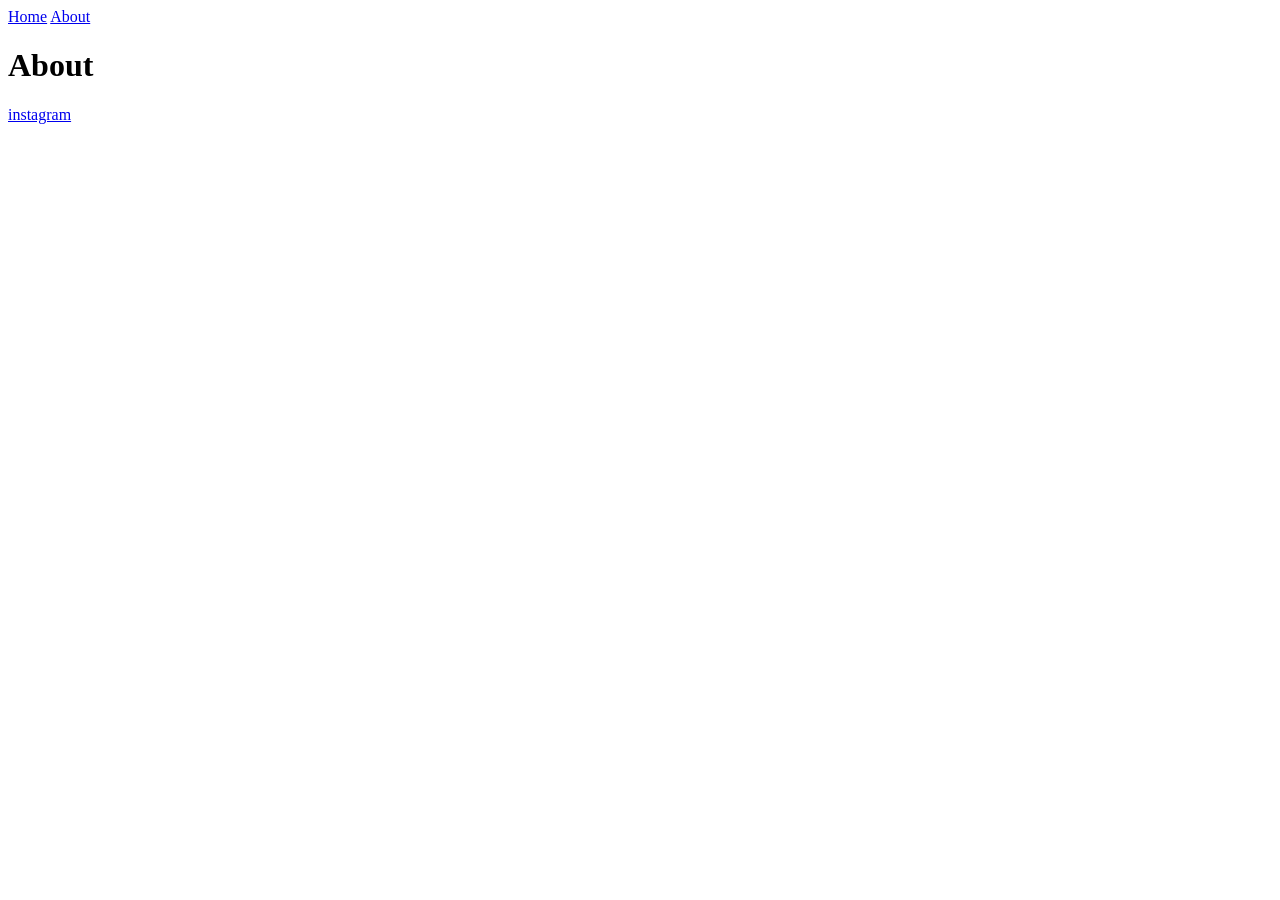
==== about.html @ 11733035 "initial commit" ====
<!DOCTYPE html>
<html lang="en">

<head>
    <meta charset="UTF-8" />
    <meta name="viewport" content="width=device-width, initial-scale=1.0" />
    <title>Home</title>
    <link rel="shortcut icon" href="img/logo.png" type="image/png" />
    <link rel="stylesheet" href="css/main.css" />
</head>

<body>
   <header>
        <nav>
            <a href="index.html">Home</a>
             <a href="about.html">About</a>
        </nav>
   </header>

 <h1>About</h1>

 <a href="https://instagram.com/paulbakaus">instagram</a>
     
</body>

</html>
---- css/main.css ----
h2 {
    color: rgb(247, 0, 255);
}

.about {
    display: flex;
     /* flex-direction: column; */
     /* justify-content: center; */
     align-items: center;

     gap: 2rem; /* 16px */
}
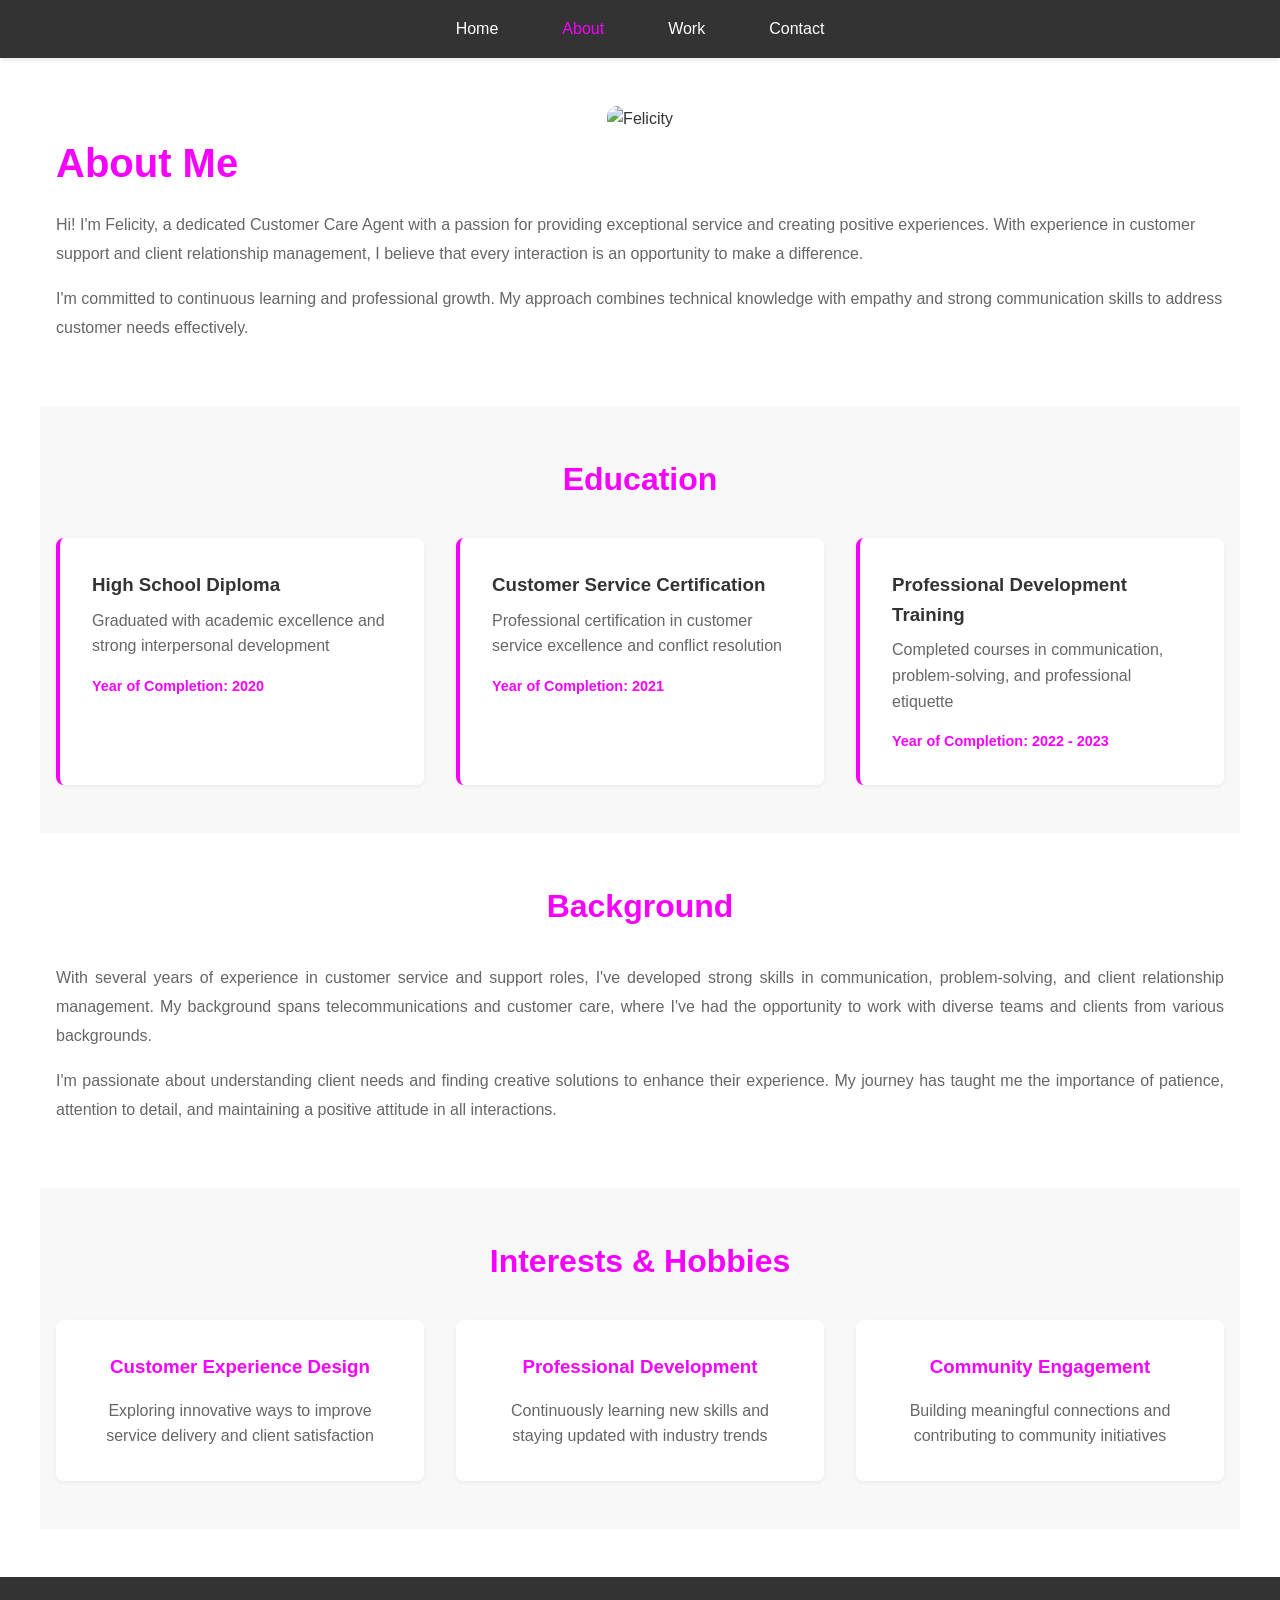
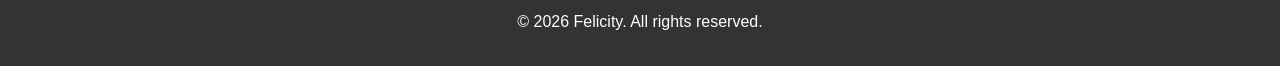
==== commit a787b9b5: "Complete portfolio website with all required pages and responsive design" ====
--- a/about.html
+++ b/about.html
@@ -4,23 +4,88 @@
 <head>
     <meta charset="UTF-8" />
     <meta name="viewport" content="width=device-width, initial-scale=1.0" />
-    <title>Home</title>
+    <title>About - Felicity</title>
     <link rel="shortcut icon" href="img/logo.png" type="image/png" />
     <link rel="stylesheet" href="css/main.css" />
 </head>
 
 <body>
-   <header>
-        <nav>
-            <a href="index.html">Home</a>
-             <a href="about.html">About</a>
+    <header>
+        <nav class="navbar">
+            <ul>
+                <li><a href="index.html">Home</a></li>
+                <li><a href="about.html" class="active">About</a></li>
+                <li><a href="work.html">Work</a></li>
+                <li><a href="contact.html">Contact</a></li>
+            </ul>
         </nav>
-   </header>
+    </header>
 
- <h1>About</h1>
+    <!-- About Me Section -->
+    <section class="about-section">
+        <div class="about-container">
+            <div class="about-image">
+                <img src="img/logo.png" alt="Felicity">
+            </div>
+            <div class="about-content">
+                <h1>About Me</h1>
+                <p>Hi! I'm Felicity, a dedicated Customer Care Agent with a passion for providing exceptional service and creating positive experiences. With experience in customer support and client relationship management, I believe that every interaction is an opportunity to make a difference.</p>
+                <p>I'm committed to continuous learning and professional growth. My approach combines technical knowledge with empathy and strong communication skills to address customer needs effectively.</p>
+            </div>
+        </div>
+    </section>
 
- <a href="https://instagram.com/paulbakaus">instagram</a>
-     
+    <!-- Education Section -->
+    <section class="education">
+        <h2>Education</h2>
+        <div class="education-container">
+            <div class="education-item">
+                <h3>High School Diploma</h3>
+                <p class="education-detail">Graduated with academic excellence and strong interpersonal development</p>
+                <p class="education-year">Year of Completion: 2020</p>
+            </div>
+            <div class="education-item">
+                <h3>Customer Service Certification</h3>
+                <p class="education-detail">Professional certification in customer service excellence and conflict resolution</p>
+                <p class="education-year">Year of Completion: 2021</p>
+            </div>
+            <div class="education-item">
+                <h3>Professional Development Training</h3>
+                <p class="education-detail">Completed courses in communication, problem-solving, and professional etiquette</p>
+                <p class="education-year">Year of Completion: 2022 - 2023</p>
+            </div>
+        </div>
+    </section>
+
+    <!-- Background Section -->
+    <section class="background">
+        <h2>Background</h2>
+        <p>With several years of experience in customer service and support roles, I've developed strong skills in communication, problem-solving, and client relationship management. My background spans telecommunications and customer care, where I've had the opportunity to work with diverse teams and clients from various backgrounds.</p>
+        <p>I'm passionate about understanding client needs and finding creative solutions to enhance their experience. My journey has taught me the importance of patience, attention to detail, and maintaining a positive attitude in all interactions.</p>
+    </section>
+
+    <!-- Interests Section -->
+    <section class="interests">
+        <h2>Interests & Hobbies</h2>
+        <div class="interests-container">
+            <div class="interest-item">
+                <h3>Customer Experience Design</h3>
+                <p>Exploring innovative ways to improve service delivery and client satisfaction</p>
+            </div>
+            <div class="interest-item">
+                <h3>Professional Development</h3>
+                <p>Continuously learning new skills and staying updated with industry trends</p>
+            </div>
+            <div class="interest-item">
+                <h3>Community Engagement</h3>
+                <p>Building meaningful connections and contributing to community initiatives</p>
+            </div>
+        </div>
+    </section>
+
+    <footer>
+        <p>&copy; 2026 Felicity. All rights reserved.</p>
+    </footer>
 </body>
 
 </html>
--- a/css/main.css
+++ b/css/main.css
@@ -1,12 +1,854 @@
+* {
+    margin: 0;
+    padding: 0;
+    box-sizing: border-box;
+}
+
+:root {
+    --primary-color: #f700ff;
+    --secondary-color: #333;
+    --text-color: #333;
+    --light-bg: #f8f8f8;
+    --border-color: #ddd;
+    --white: #fff;
+}
+
+body {
+    font-family: 'Segoe UI', Tahoma, Geneva, Verdana, sans-serif;
+    line-height: 1.6;
+    color: var(--text-color);
+    background-color: var(--white);
+}
+
+/* ===== HEADER & NAVIGATION ===== */
+header {
+    background-color: var(--secondary-color);
+    padding: 1rem 0;
+    position: sticky;
+    top: 0;
+    z-index: 100;
+    box-shadow: 0 2px 5px rgba(0, 0, 0, 0.1);
+}
+
+nav.navbar ul {
+    list-style: none;
+    display: flex;
+    justify-content: center;
+    gap: 2rem;
+    flex-wrap: wrap;
+    max-width: 1200px;
+    margin: 0 auto;
+    padding: 0 1rem;
+}
+
+nav.navbar a {
+    color: var(--white);
+    text-decoration: none;
+    font-weight: 500;
+    transition: color 0.3s ease;
+    padding: 0.5rem 1rem;
+    border-radius: 4px;
+}
+
+nav.navbar a:hover,
+nav.navbar a.active {
+    color: var(--primary-color);
+}
+
+/* ===== FOOTER ===== */
+footer {
+    background-color: var(--secondary-color);
+    color: var(--white);
+    text-align: center;
+    padding: 2rem;
+    margin-top: 3rem;
+}
+
+/* ===== SECTIONS ===== */
+section {
+    max-width: 1200px;
+    margin: 0 auto;
+    padding: 3rem 1rem;
+}
+
+h1 {
+    color: var(--primary-color);
+    font-size: 2.5rem;
+    margin-bottom: 1rem;
+}
+
 h2 {
-    color: rgb(247, 0, 255);
-}
-
-.about {
+    color: var(--primary-color);
+    font-size: 2rem;
+    margin-bottom: 2rem;
+    text-align: center;
+}
+
+h3 {
+    color: var(--secondary-color);
+    margin-bottom: 0.5rem;
+}
+
+/* ===== HOME PAGE ===== */
+.hero {
     display: flex;
-     /* flex-direction: column; */
-     /* justify-content: center; */
-     align-items: center;
-
-     gap: 2rem; /* 16px */
-}
+    align-items: center;
+    gap: 3rem;
+    padding: 4rem 1rem;
+}
+
+.hero-content {
+    flex: 1;
+}
+
+.hero-content h1 {
+    font-size: 3rem;
+    margin-bottom: 0.5rem;
+}
+
+.tagline {
+    font-size: 1.3rem;
+    color: var(--primary-color);
+    font-weight: 600;
+    margin-bottom: 1rem;
+}
+
+.intro-text {
+    font-size: 1rem;
+    color: #666;
+    margin-bottom: 2rem;
+    line-height: 1.8;
+}
+
+.hero-image {
+    flex: 1;
+    text-align: center;
+}
+
+.hero-image img {
+    max-width: 100%;
+    height: auto;
+    border-radius: 10px;
+    max-height: 400px;
+}
+
+.cta-button {
+    display: inline-block;
+    background-color: var(--primary-color);
+    color: var(--white);
+    padding: 0.8rem 2rem;
+    border-radius: 5px;
+    text-decoration: none;
+    font-weight: 600;
+    transition: background-color 0.3s ease, transform 0.3s ease;
+}
+
+.cta-button:hover {
+    background-color: #e600e6;
+    transform: translateY(-2px);
+}
+
+/* ===== ROLES SECTION ===== */
+.roles {
+    background-color: var(--light-bg);
+    padding: 3rem 1rem;
+}
+
+.roles-container {
+    display: grid;
+    grid-template-columns: repeat(auto-fit, minmax(250px, 1fr));
+    gap: 2rem;
+}
+
+.role-card {
+    background-color: var(--white);
+    padding: 2rem;
+    border-radius: 8px;
+    border-left: 4px solid var(--primary-color);
+    box-shadow: 0 2px 5px rgba(0, 0, 0, 0.05);
+    transition: transform 0.3s ease, box-shadow 0.3s ease;
+}
+
+.role-card:hover {
+    transform: translateY(-5px);
+    box-shadow: 0 5px 15px rgba(0, 0, 0, 0.1);
+}
+
+/* ===== EXPERIENCE SECTION ===== */
+.experience-container {
+    display: grid;
+    grid-template-columns: repeat(auto-fit, minmax(250px, 1fr));
+    gap: 2rem;
+}
+
+.job {
+    background-color: var(--light-bg);
+    padding: 2rem;
+    border-radius: 8px;
+    border-top: 3px solid var(--primary-color);
+    transition: transform 0.3s ease;
+}
+
+.job:hover {
+    transform: translateY(-5px);
+}
+
+.job-title {
+    color: var(--primary-color);
+    font-weight: 600;
+    margin-bottom: 0.5rem;
+}
+
+.job-description {
+    color: #666;
+}
+
+/* ===== SKILLS SECTION ===== */
+.skills {
+    background-color: var(--light-bg);
+    padding: 3rem 1rem;
+}
+
+.skills-container {
+    display: grid;
+    grid-template-columns: repeat(auto-fit, minmax(250px, 1fr));
+    gap: 2rem;
+}
+
+.skill-category {
+    background-color: var(--white);
+    padding: 2rem;
+    border-radius: 8px;
+    box-shadow: 0 2px 5px rgba(0, 0, 0, 0.05);
+}
+
+.skill-category h3 {
+    color: var(--primary-color);
+    margin-bottom: 1rem;
+    border-bottom: 2px solid var(--primary-color);
+    padding-bottom: 0.5rem;
+}
+
+.skill-category ul {
+    list-style: none;
+}
+
+.skill-category li {
+    padding: 0.5rem 0;
+    padding-left: 1.5rem;
+    position: relative;
+    color: #666;
+}
+
+.skill-category li:before {
+    content: "✓";
+    position: absolute;
+    left: 0;
+    color: var(--primary-color);
+    font-weight: bold;
+}
+
+/* ===== ACHIEVEMENTS SECTION ===== */
+.achievements-container {
+    display: grid;
+    grid-template-columns: repeat(auto-fit, minmax(250px, 1fr));
+    gap: 2rem;
+}
+
+.achievement {
+    background-color: var(--white);
+    padding: 2rem;
+    border-radius: 8px;
+    border-left: 4px solid var(--primary-color);
+    box-shadow: 0 2px 5px rgba(0, 0, 0, 0.05);
+}
+
+.achievement h3 {
+    color: var(--secondary-color);
+    margin-bottom: 1rem;
+}
+
+.achievement p {
+    color: #666;
+}
+
+/* ===== ABOUT PAGE ===== */
+.about-section {
+    display: flex;
+    align-items: center;
+    gap: 3rem;
+    padding: 3rem 1rem;
+}
+
+.about-image {
+    flex: 1;
+    text-align: center;
+}
+
+.about-image img {
+    max-width: 100%;
+    height: auto;
+    border-radius: 10px;
+    max-height: 350px;
+}
+
+.about-content {
+    flex: 1;
+}
+
+.about-content h1 {
+    font-size: 2.5rem;
+}
+
+.about-content p {
+    color: #666;
+    margin-bottom: 1rem;
+    line-height: 1.8;
+}
+
+.education {
+    background-color: var(--light-bg);
+    padding: 3rem 1rem;
+}
+
+.education-container {
+    display: grid;
+    grid-template-columns: repeat(auto-fit, minmax(280px, 1fr));
+    gap: 2rem;
+}
+
+.education-item {
+    background-color: var(--white);
+    padding: 2rem;
+    border-radius: 8px;
+    border-left: 4px solid var(--primary-color);
+    box-shadow: 0 2px 5px rgba(0, 0, 0, 0.05);
+}
+
+.education-detail {
+    color: #666;
+    margin: 0.5rem 0;
+}
+
+.education-year {
+    color: var(--primary-color);
+    font-weight: 600;
+    font-size: 0.9rem;
+    margin-top: 1rem;
+}
+
+.background {
+    padding: 3rem 1rem;
+}
+
+.background p {
+    color: #666;
+    margin-bottom: 1rem;
+    line-height: 1.8;
+    text-align: justify;
+}
+
+.interests {
+    background-color: var(--light-bg);
+    padding: 3rem 1rem;
+}
+
+.interests-container {
+    display: grid;
+    grid-template-columns: repeat(auto-fit, minmax(250px, 1fr));
+    gap: 2rem;
+}
+
+.interest-item {
+    background-color: var(--white);
+    padding: 2rem;
+    border-radius: 8px;
+    text-align: center;
+    box-shadow: 0 2px 5px rgba(0, 0, 0, 0.05);
+    transition: transform 0.3s ease;
+}
+
+.interest-item:hover {
+    transform: translateY(-5px);
+}
+
+.interest-item h3 {
+    color: var(--primary-color);
+    margin-bottom: 1rem;
+}
+
+.interest-item p {
+    color: #666;
+}
+
+/* ===== WORK PAGE ===== */
+.projects {
+    padding: 3rem 1rem;
+}
+
+.section-intro {
+    text-align: center;
+    color: #666;
+    font-size: 1.1rem;
+    margin-bottom: 3rem;
+    max-width: 600px;
+    margin-left: auto;
+    margin-right: auto;
+}
+
+.projects-container {
+    display: grid;
+    grid-template-columns: repeat(auto-fit, minmax(300px, 1fr));
+    gap: 2rem;
+}
+
+.project-card {
+    background-color: var(--light-bg);
+    border-radius: 8px;
+    overflow: hidden;
+    box-shadow: 0 2px 8px rgba(0, 0, 0, 0.1);
+    transition: transform 0.3s ease, box-shadow 0.3s ease;
+}
+
+.project-card:hover {
+    transform: translateY(-8px);
+    box-shadow: 0 5px 20px rgba(0, 0, 0, 0.15);
+}
+
+.project-header {
+    background-color: var(--primary-color);
+    color: var(--white);
+    padding: 1.5rem;
+    display: flex;
+    justify-content: space-between;
+    align-items: center;
+}
+
+.project-header h2 {
+    margin: 0;
+    font-size: 1.3rem;
+    color: var(--white);
+}
+
+.project-date {
+    background-color: rgba(255, 255, 255, 0.2);
+    padding: 0.3rem 0.8rem;
+    border-radius: 20px;
+    font-size: 0.85rem;
+    white-space: nowrap;
+}
+
+.project-body {
+    padding: 2rem;
+}
+
+.project-description {
+    color: #666;
+    margin-bottom: 1.5rem;
+    line-height: 1.8;
+}
+
+.project-details {
+    display: grid;
+    grid-template-columns: 1fr 1fr;
+    gap: 1.5rem;
+    margin-bottom: 1.5rem;
+}
+
+.project-details h4 {
+    color: var(--primary-color);
+    font-size: 0.95rem;
+    margin-bottom: 0.8rem;
+    text-transform: uppercase;
+    letter-spacing: 0.5px;
+}
+
+.project-details ul {
+    list-style: none;
+}
+
+.project-details li {
+    color: #666;
+    padding: 0.4rem 0;
+    padding-left: 1rem;
+    position: relative;
+}
+
+.project-details li:before {
+    content: "•";
+    position: absolute;
+    left: 0;
+    color: var(--primary-color);
+    font-weight: bold;
+}
+
+.project-links {
+    padding-top: 1rem;
+    border-top: 1px solid var(--border-color);
+}
+
+.project-links p {
+    color: #666;
+    margin: 0.5rem 0;
+}
+
+.project-links a {
+    color: var(--primary-color);
+    text-decoration: none;
+    font-weight: 600;
+}
+
+.project-links a:hover {
+    text-decoration: underline;
+}
+
+/* ===== CONTACT PAGE ===== */
+.contact-header {
+    text-align: center;
+    padding: 3rem 1rem;
+    background-color: var(--light-bg);
+}
+
+.contact-header h1 {
+    margin-bottom: 0.5rem;
+}
+
+.contact-header p {
+    color: #666;
+    font-size: 1.1rem;
+}
+
+.contact-section {
+    padding: 3rem 1rem;
+}
+
+.contact-container {
+    display: grid;
+    grid-template-columns: 1fr 1fr;
+    gap: 3rem;
+    max-width: 1000px;
+    margin: 0 auto;
+}
+
+.contact-info {
+    background-color: var(--light-bg);
+    padding: 2rem;
+    border-radius: 8px;
+}
+
+.contact-info h2 {
+    text-align: left;
+    font-size: 1.5rem;
+    margin-top: 0;
+    margin-bottom: 1.5rem;
+}
+
+.info-item {
+    margin-bottom: 2rem;
+}
+
+.info-item h3 {
+    color: var(--primary-color);
+    margin-bottom: 0.5rem;
+}
+
+.info-item p {
+    color: #666;
+}
+
+.info-item a {
+    color: var(--primary-color);
+    text-decoration: none;
+    font-weight: 600;
+}
+
+.info-item a:hover {
+    text-decoration: underline;
+}
+
+.social-links {
+    display: flex;
+    flex-direction: column;
+    gap: 0.5rem;
+    margin-top: 1rem;
+}
+
+.social-link {
+    display: inline-block;
+    background-color: var(--primary-color);
+    color: var(--white);
+    padding: 0.6rem 1.2rem;
+    border-radius: 5px;
+    text-decoration: none;
+    font-weight: 600;
+    transition: background-color 0.3s ease;
+    text-align: center;
+}
+
+.social-link:hover {
+    background-color: #e600e6;
+}
+
+.contact-form-container {
+    background-color: var(--light-bg);
+    padding: 2rem;
+    border-radius: 8px;
+}
+
+.contact-form-container h2 {
+    text-align: left;
+    font-size: 1.5rem;
+    margin-top: 0;
+}
+
+.contact-form {
+    display: flex;
+    flex-direction: column;
+    gap: 1.5rem;
+}
+
+.form-group {
+    display: flex;
+    flex-direction: column;
+}
+
+.form-group label {
+    color: var(--secondary-color);
+    font-weight: 600;
+    margin-bottom: 0.5rem;
+}
+
+.form-group input,
+.form-group textarea {
+    padding: 0.8rem;
+    border: 1px solid var(--border-color);
+    border-radius: 5px;
+    font-family: inherit;
+    font-size: 1rem;
+    transition: border-color 0.3s ease;
+}
+
+.form-group input:focus,
+.form-group textarea:focus {
+    outline: none;
+    border-color: var(--primary-color);
+    box-shadow: 0 0 5px rgba(247, 0, 255, 0.3);
+}
+
+.submit-btn {
+    background-color: var(--primary-color);
+    color: var(--white);
+    padding: 0.8rem 2rem;
+    border: none;
+    border-radius: 5px;
+    font-weight: 600;
+    cursor: pointer;
+    transition: background-color 0.3s ease, transform 0.3s ease;
+    font-size: 1rem;
+}
+
+.submit-btn:hover {
+    background-color: #e600e6;
+    transform: translateY(-2px);
+}
+
+.form-message {
+    padding: 1rem;
+    border-radius: 5px;
+    text-align: center;
+    font-weight: 600;
+}
+
+.form-message.success {
+    background-color: #d4edda;
+    color: #155724;
+    border: 1px solid #c3e6cb;
+}
+
+/* ===== RESPONSIVE DESIGN ===== */
+/* Tablets (768px and up) */
+@media (max-width: 768px) {
+    h1 {
+        font-size: 2rem;
+    }
+
+    h2 {
+        font-size: 1.5rem;
+    }
+
+    .hero,
+    .about-section {
+        flex-direction: column;
+        gap: 2rem;
+        padding: 2rem 1rem;
+    }
+
+    .hero-content h1 {
+        font-size: 2rem;
+    }
+
+    .tagline {
+        font-size: 1.1rem;
+    }
+
+    nav.navbar ul {
+        gap: 1rem;
+    }
+
+    .contact-container {
+        grid-template-columns: 1fr;
+        gap: 2rem;
+    }
+
+    .project-details {
+        grid-template-columns: 1fr;
+    }
+
+    .project-header {
+        flex-direction: column;
+        align-items: flex-start;
+    }
+
+    .project-date {
+        margin-top: 0.5rem;
+    }
+}
+
+/* Mobile (640px and down) */
+@media (max-width: 640px) {
+    section {
+        padding: 2rem 1rem;
+    }
+
+    h1 {
+        font-size: 1.5rem;
+    }
+
+    h2 {
+        font-size: 1.2rem;
+    }
+
+    h3 {
+        font-size: 1rem;
+    }
+
+    .hero-content h1 {
+        font-size: 1.5rem;
+    }
+
+    .tagline {
+        font-size: 1rem;
+    }
+
+    .intro-text {
+        font-size: 0.95rem;
+    }
+
+    nav.navbar ul {
+        flex-direction: column;
+        gap: 0.5rem;
+        align-items: center;
+    }
+
+    nav.navbar a {
+        padding: 0.4rem 0.8rem;
+        font-size: 0.9rem;
+    }
+
+    .roles-container,
+    .skills-container,
+    .achievements-container,
+    .education-container,
+    .interests-container,
+    .projects-container {
+        grid-template-columns: 1fr;
+    }
+
+    .experience-container {
+        grid-template-columns: 1fr;
+    }
+
+    .job {
+        padding: 1.5rem;
+    }
+
+    .role-card,
+    .skill-category,
+    .achievement,
+    .education-item,
+    .interest-item,
+    .project-card {
+        padding: 1.5rem;
+    }
+
+    .about-image img,
+    .hero-image img {
+        max-height: 250px;
+    }
+
+    footer {
+        padding: 1.5rem 1rem;
+        font-size: 0.9rem;
+    }
+
+    .contact-info,
+    .contact-form-container {
+        padding: 1.5rem;
+    }
+
+    .social-links {
+        flex-direction: row;
+        flex-wrap: wrap;
+        gap: 0.5rem;
+    }
+
+    .social-link {
+        flex: 1;
+        min-width: 100px;
+        font-size: 0.9rem;
+        padding: 0.5rem;
+    }
+
+    .form-group input,
+    .form-group textarea {
+        font-size: 16px;
+    }
+}
+
+/* Extra small devices (480px and down) */
+@media (max-width: 480px) {
+    section {
+        padding: 1.5rem 0.75rem;
+    }
+
+    h1 {
+        font-size: 1.3rem;
+    }
+
+    h2 {
+        font-size: 1rem;
+    }
+
+    nav.navbar ul {
+        gap: 0.25rem;
+    }
+
+    nav.navbar a {
+        padding: 0.3rem 0.5rem;
+        font-size: 0.8rem;
+    }
+
+    header {
+        padding: 0.5rem 0;
+    }
+
+    .cta-button {
+        padding: 0.6rem 1.2rem;
+        font-size: 0.9rem;
+    }
+
+    .hero-image img,
+    .about-image img {
+        max-height: 200px;
+    }
+}
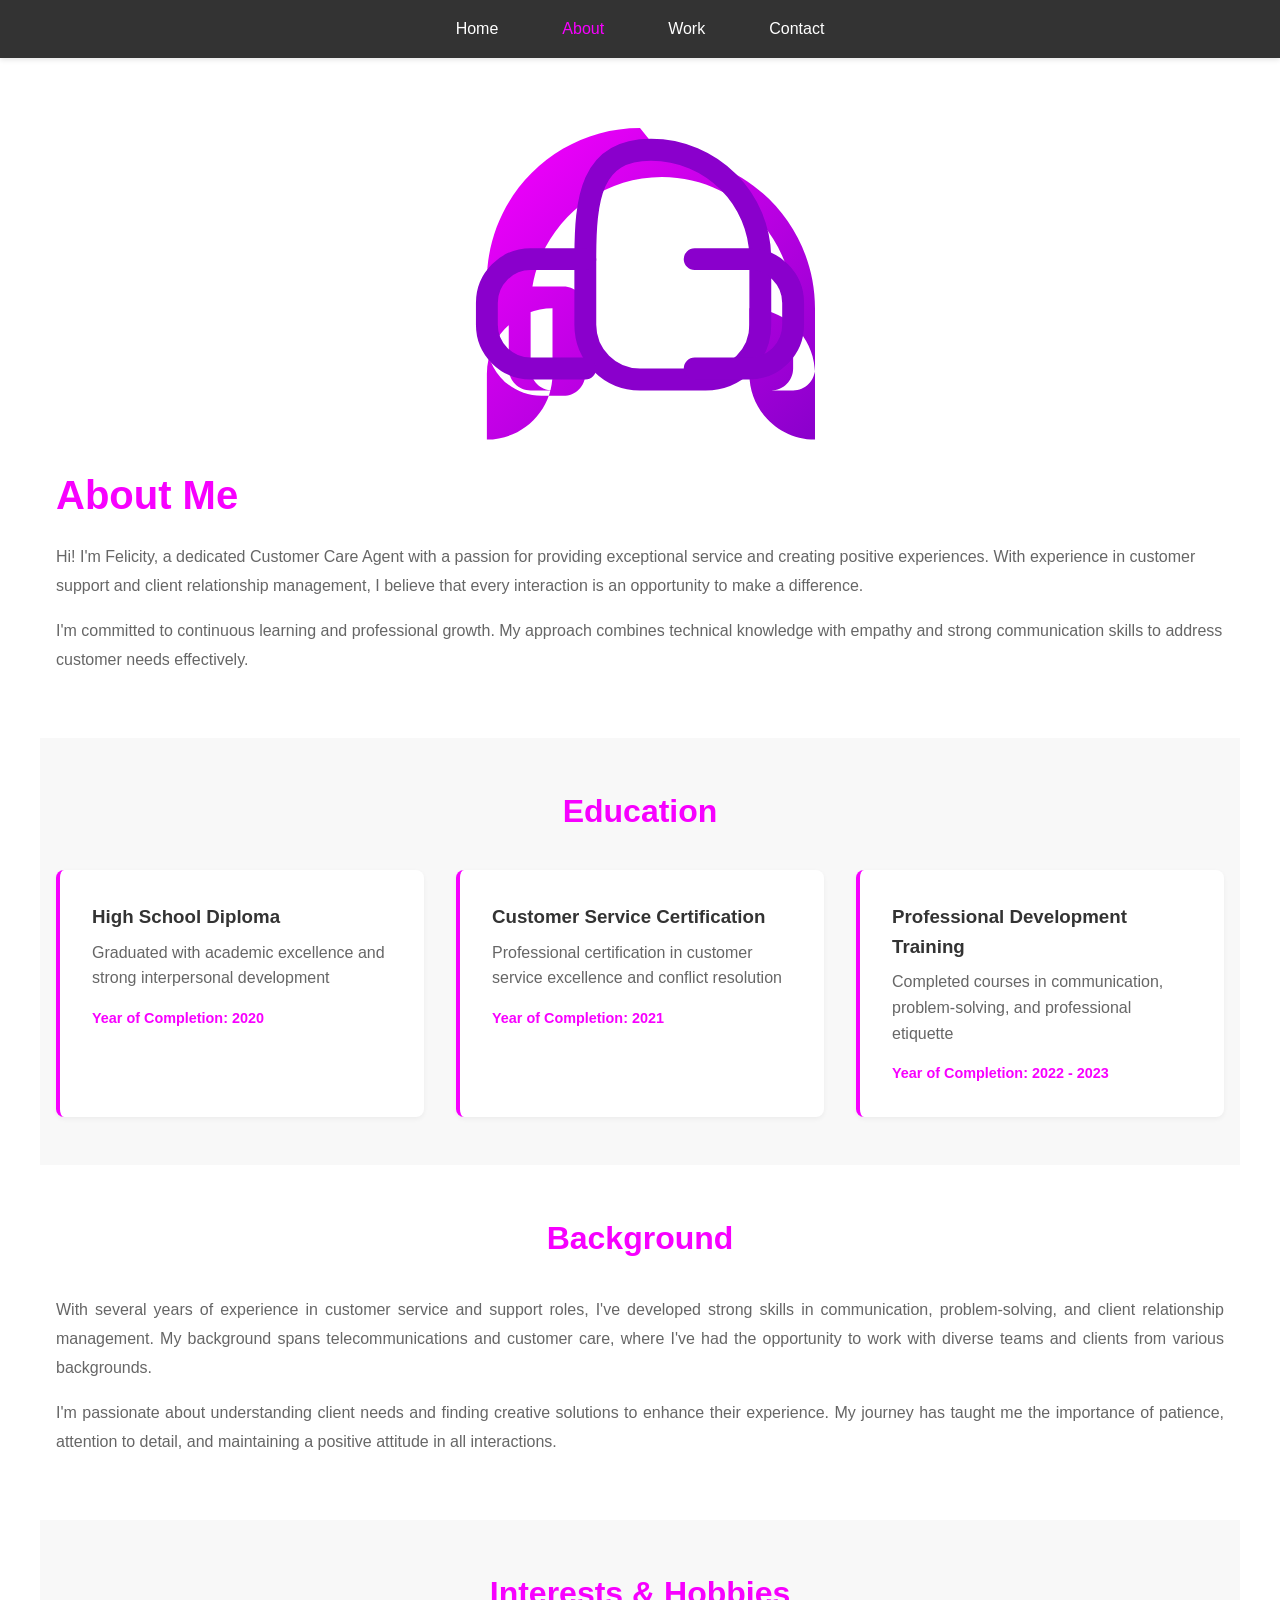
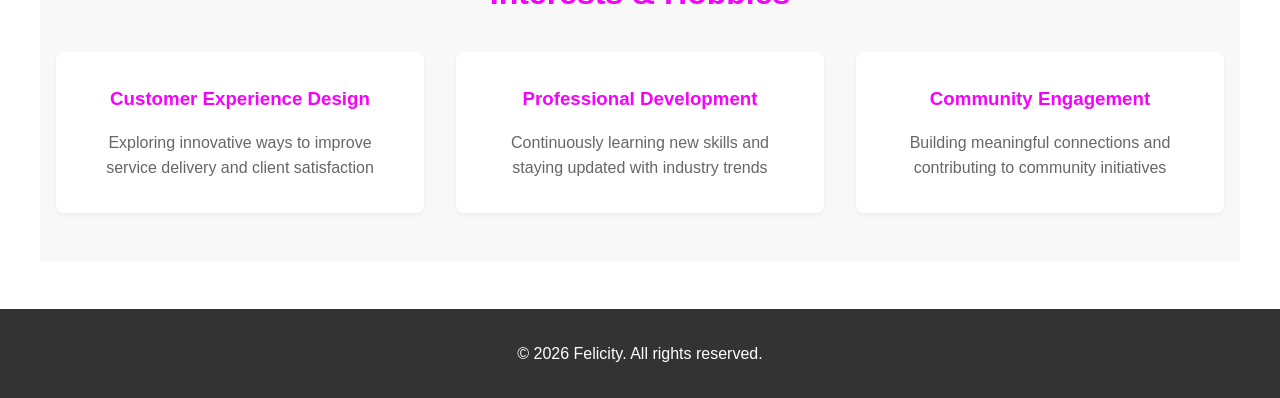
==== commit f6128514: "Add headset image and update page image references" ====
--- a/about.html
+++ b/about.html
@@ -5,7 +5,7 @@
     <meta charset="UTF-8" />
     <meta name="viewport" content="width=device-width, initial-scale=1.0" />
     <title>About - Felicity</title>
-    <link rel="shortcut icon" href="img/logo.png" type="image/png" />
+    <link rel="shortcut icon" href="img/headset.svg" type="image/svg+xml" />
     <link rel="stylesheet" href="css/main.css" />
 </head>
 
@@ -25,7 +25,7 @@
     <section class="about-section">
         <div class="about-container">
             <div class="about-image">
-                <img src="img/logo.png" alt="Felicity">
+                <img src="img/headset.svg" alt="Headset illustration">
             </div>
             <div class="about-content">
                 <h1>About Me</h1>
--- a/css/main.css
+++ b/css/main.css
@@ -381,290 +381,6 @@
     color: #666;
 }
 
-/* ===== WORK PAGE ===== */
-.projects {
-    padding: 3rem 1rem;
-}
-
-.section-intro {
-    text-align: center;
-    color: #666;
-    font-size: 1.1rem;
-    margin-bottom: 3rem;
-    max-width: 600px;
-    margin-left: auto;
-    margin-right: auto;
-}
-
-.projects-container {
-    display: grid;
-    grid-template-columns: repeat(auto-fit, minmax(300px, 1fr));
-    gap: 2rem;
-}
-
-.project-card {
-    background-color: var(--light-bg);
-    border-radius: 8px;
-    overflow: hidden;
-    box-shadow: 0 2px 8px rgba(0, 0, 0, 0.1);
-    transition: transform 0.3s ease, box-shadow 0.3s ease;
-}
-
-.project-card:hover {
-    transform: translateY(-8px);
-    box-shadow: 0 5px 20px rgba(0, 0, 0, 0.15);
-}
-
-.project-header {
-    background-color: var(--primary-color);
-    color: var(--white);
-    padding: 1.5rem;
-    display: flex;
-    justify-content: space-between;
-    align-items: center;
-}
-
-.project-header h2 {
-    margin: 0;
-    font-size: 1.3rem;
-    color: var(--white);
-}
-
-.project-date {
-    background-color: rgba(255, 255, 255, 0.2);
-    padding: 0.3rem 0.8rem;
-    border-radius: 20px;
-    font-size: 0.85rem;
-    white-space: nowrap;
-}
-
-.project-body {
-    padding: 2rem;
-}
-
-.project-description {
-    color: #666;
-    margin-bottom: 1.5rem;
-    line-height: 1.8;
-}
-
-.project-details {
-    display: grid;
-    grid-template-columns: 1fr 1fr;
-    gap: 1.5rem;
-    margin-bottom: 1.5rem;
-}
-
-.project-details h4 {
-    color: var(--primary-color);
-    font-size: 0.95rem;
-    margin-bottom: 0.8rem;
-    text-transform: uppercase;
-    letter-spacing: 0.5px;
-}
-
-.project-details ul {
-    list-style: none;
-}
-
-.project-details li {
-    color: #666;
-    padding: 0.4rem 0;
-    padding-left: 1rem;
-    position: relative;
-}
-
-.project-details li:before {
-    content: "•";
-    position: absolute;
-    left: 0;
-    color: var(--primary-color);
-    font-weight: bold;
-}
-
-.project-links {
-    padding-top: 1rem;
-    border-top: 1px solid var(--border-color);
-}
-
-.project-links p {
-    color: #666;
-    margin: 0.5rem 0;
-}
-
-.project-links a {
-    color: var(--primary-color);
-    text-decoration: none;
-    font-weight: 600;
-}
-
-.project-links a:hover {
-    text-decoration: underline;
-}
-
-/* ===== CONTACT PAGE ===== */
-.contact-header {
-    text-align: center;
-    padding: 3rem 1rem;
-    background-color: var(--light-bg);
-}
-
-.contact-header h1 {
-    margin-bottom: 0.5rem;
-}
-
-.contact-header p {
-    color: #666;
-    font-size: 1.1rem;
-}
-
-.contact-section {
-    padding: 3rem 1rem;
-}
-
-.contact-container {
-    display: grid;
-    grid-template-columns: 1fr 1fr;
-    gap: 3rem;
-    max-width: 1000px;
-    margin: 0 auto;
-}
-
-.contact-info {
-    background-color: var(--light-bg);
-    padding: 2rem;
-    border-radius: 8px;
-}
-
-.contact-info h2 {
-    text-align: left;
-    font-size: 1.5rem;
-    margin-top: 0;
-    margin-bottom: 1.5rem;
-}
-
-.info-item {
-    margin-bottom: 2rem;
-}
-
-.info-item h3 {
-    color: var(--primary-color);
-    margin-bottom: 0.5rem;
-}
-
-.info-item p {
-    color: #666;
-}
-
-.info-item a {
-    color: var(--primary-color);
-    text-decoration: none;
-    font-weight: 600;
-}
-
-.info-item a:hover {
-    text-decoration: underline;
-}
-
-.social-links {
-    display: flex;
-    flex-direction: column;
-    gap: 0.5rem;
-    margin-top: 1rem;
-}
-
-.social-link {
-    display: inline-block;
-    background-color: var(--primary-color);
-    color: var(--white);
-    padding: 0.6rem 1.2rem;
-    border-radius: 5px;
-    text-decoration: none;
-    font-weight: 600;
-    transition: background-color 0.3s ease;
-    text-align: center;
-}
-
-.social-link:hover {
-    background-color: #e600e6;
-}
-
-.contact-form-container {
-    background-color: var(--light-bg);
-    padding: 2rem;
-    border-radius: 8px;
-}
-
-.contact-form-container h2 {
-    text-align: left;
-    font-size: 1.5rem;
-    margin-top: 0;
-}
-
-.contact-form {
-    display: flex;
-    flex-direction: column;
-    gap: 1.5rem;
-}
-
-.form-group {
-    display: flex;
-    flex-direction: column;
-}
-
-.form-group label {
-    color: var(--secondary-color);
-    font-weight: 600;
-    margin-bottom: 0.5rem;
-}
-
-.form-group input,
-.form-group textarea {
-    padding: 0.8rem;
-    border: 1px solid var(--border-color);
-    border-radius: 5px;
-    font-family: inherit;
-    font-size: 1rem;
-    transition: border-color 0.3s ease;
-}
-
-.form-group input:focus,
-.form-group textarea:focus {
-    outline: none;
-    border-color: var(--primary-color);
-    box-shadow: 0 0 5px rgba(247, 0, 255, 0.3);
-}
-
-.submit-btn {
-    background-color: var(--primary-color);
-    color: var(--white);
-    padding: 0.8rem 2rem;
-    border: none;
-    border-radius: 5px;
-    font-weight: 600;
-    cursor: pointer;
-    transition: background-color 0.3s ease, transform 0.3s ease;
-    font-size: 1rem;
-}
-
-.submit-btn:hover {
-    background-color: #e600e6;
-    transform: translateY(-2px);
-}
-
-.form-message {
-    padding: 1rem;
-    border-radius: 5px;
-    text-align: center;
-    font-weight: 600;
-}
-
-.form-message.success {
-    background-color: #d4edda;
-    color: #155724;
-    border: 1px solid #c3e6cb;
-}
-
 /* ===== RESPONSIVE DESIGN ===== */
 /* Tablets (768px and up) */
 @media (max-width: 768px) {
@@ -694,24 +410,6 @@
     nav.navbar ul {
         gap: 1rem;
     }
-
-    .contact-container {
-        grid-template-columns: 1fr;
-        gap: 2rem;
-    }
-
-    .project-details {
-        grid-template-columns: 1fr;
-    }
-
-    .project-header {
-        flex-direction: column;
-        align-items: flex-start;
-    }
-
-    .project-date {
-        margin-top: 0.5rem;
-    }
 }
 
 /* Mobile (640px and down) */
@@ -759,8 +457,7 @@
     .skills-container,
     .achievements-container,
     .education-container,
-    .interests-container,
-    .projects-container {
+    .interests-container {
         grid-template-columns: 1fr;
     }
 
@@ -776,8 +473,7 @@
     .skill-category,
     .achievement,
     .education-item,
-    .interest-item,
-    .project-card {
+    .interest-item {
         padding: 1.5rem;
     }
 
@@ -789,29 +485,6 @@
     footer {
         padding: 1.5rem 1rem;
         font-size: 0.9rem;
-    }
-
-    .contact-info,
-    .contact-form-container {
-        padding: 1.5rem;
-    }
-
-    .social-links {
-        flex-direction: row;
-        flex-wrap: wrap;
-        gap: 0.5rem;
-    }
-
-    .social-link {
-        flex: 1;
-        min-width: 100px;
-        font-size: 0.9rem;
-        padding: 0.5rem;
-    }
-
-    .form-group input,
-    .form-group textarea {
-        font-size: 16px;
     }
 }
 
